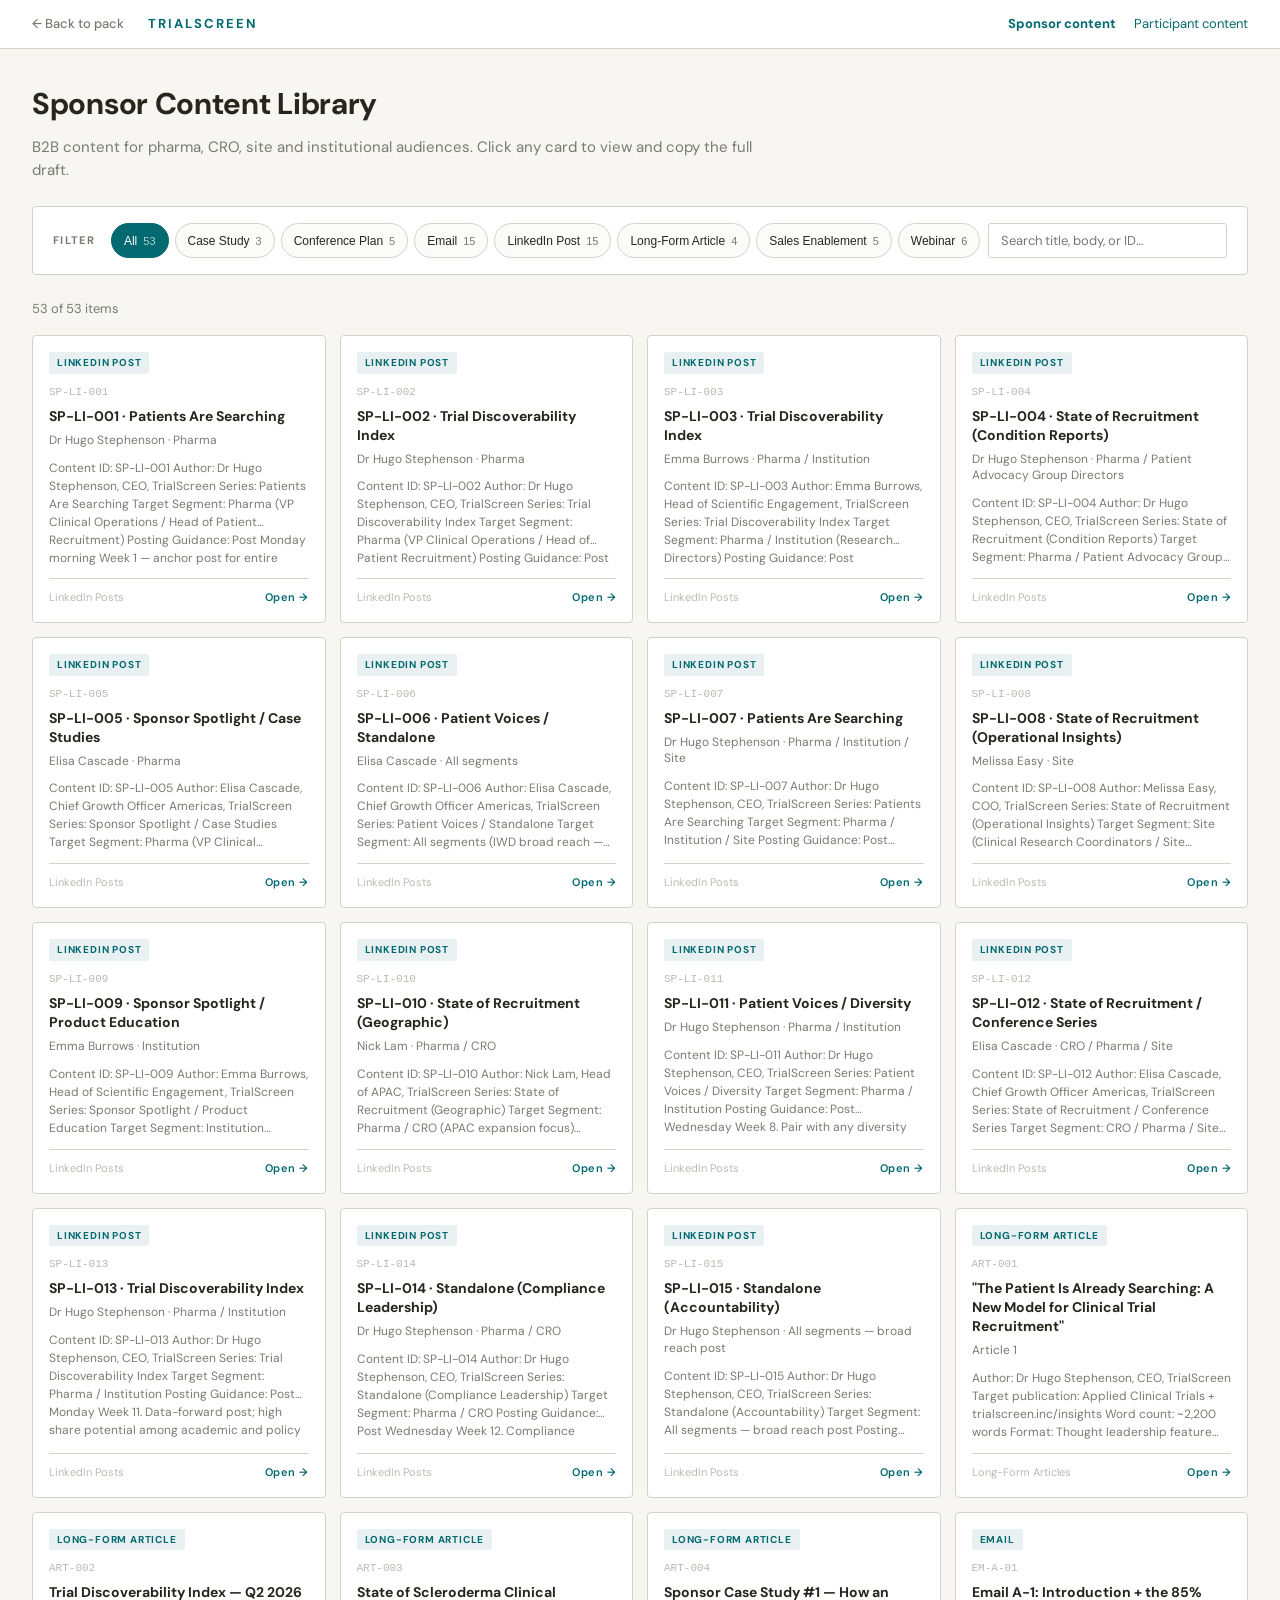
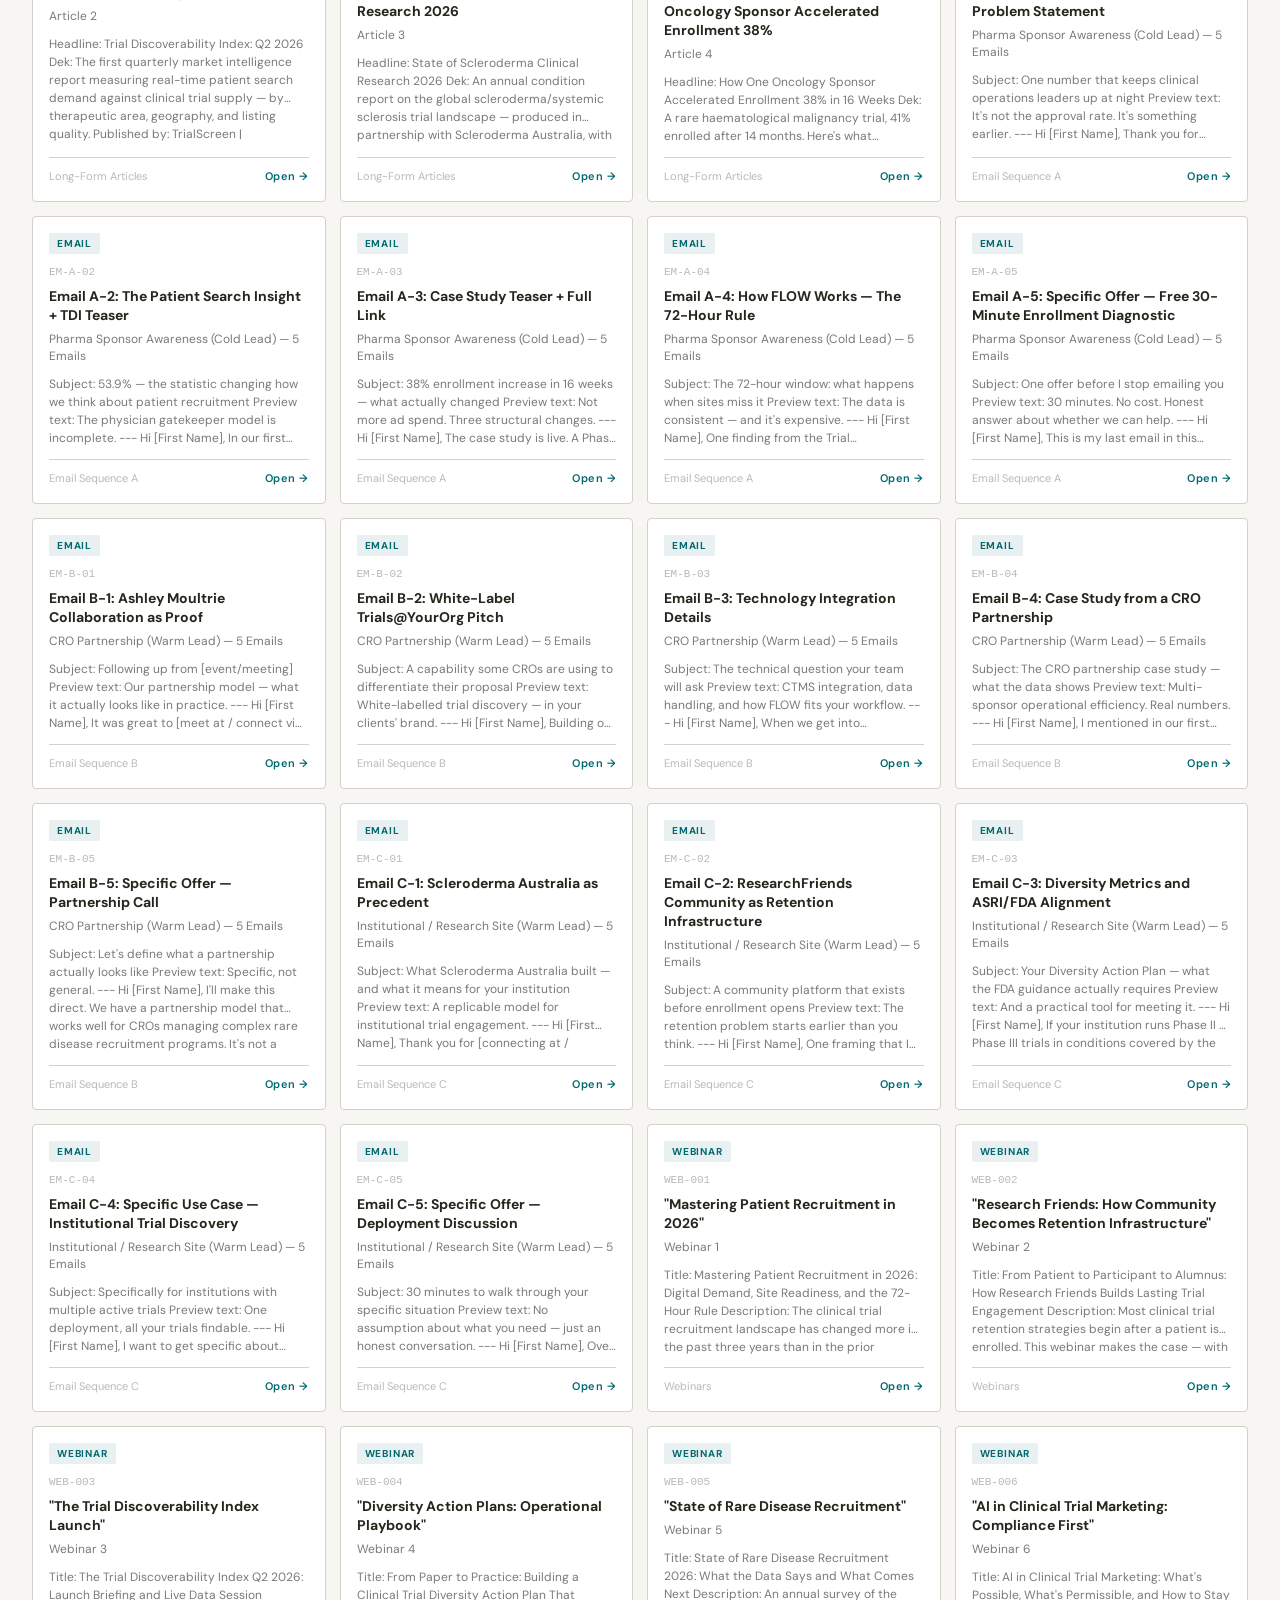
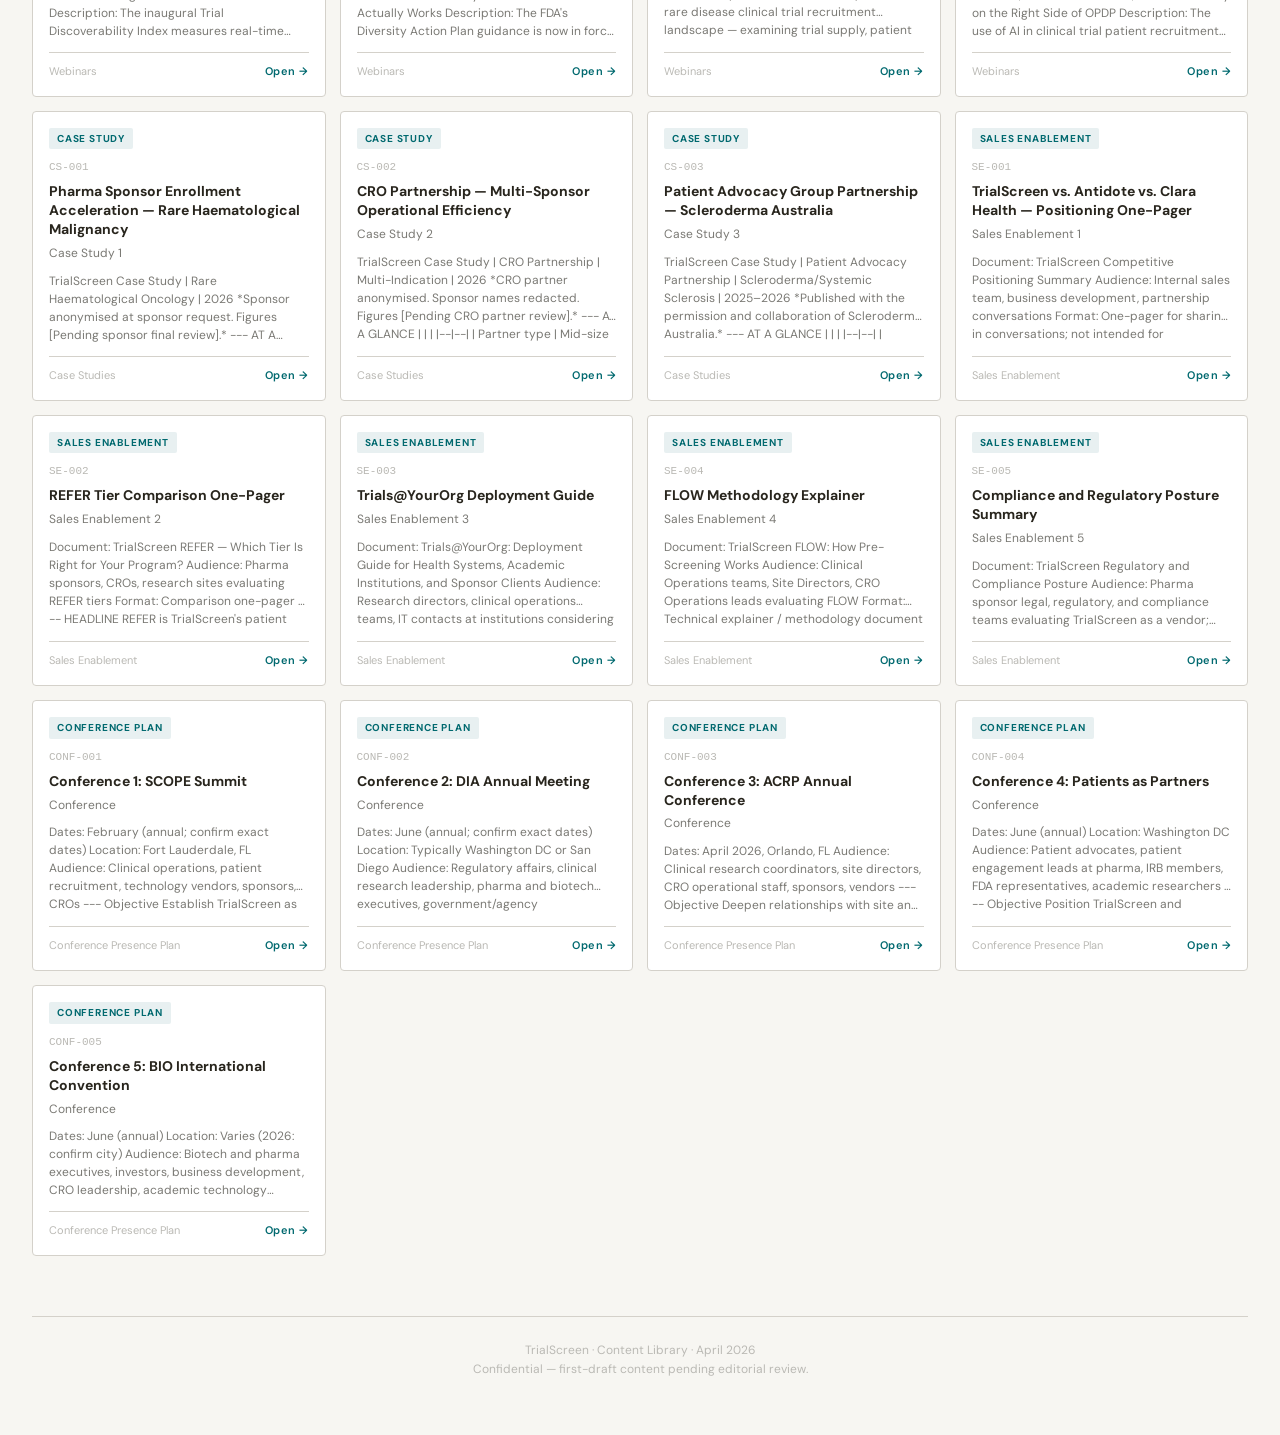
==== library.html @ 7208a5c1 "Add sponsor and participant content libraries - Individual cards for all 117 content items (53 spons" ====
<!DOCTYPE html>
<html lang="en">
<head>
<meta charset="UTF-8" />
<meta name="viewport" content="width=device-width, initial-scale=1.0" />
<title>TrialScreen — Content Library</title>
<meta name="robots" content="noindex, nofollow" />
<link rel="preconnect" href="https://fonts.googleapis.com">
<link rel="preconnect" href="https://fonts.gstatic.com" crossorigin>
<link href="https://fonts.googleapis.com/css2?family=DM+Sans:opsz,wght@9..40,400;9..40,500;9..40,700&display=swap" rel="stylesheet">
<style>
  :root {
    --teal: #01696F; --teal-hover: #0C4E54; --teal-light: #E8F0F1;
    --text: #28251D; --muted: #7A7974; --faint: #BAB9B4;
    --border: #D4D1CA; --bg: #F7F6F2; --surface: #FFFFFF; --surface-alt: #FBFBF9;
    --amber: #964219;
  }
  *, *::before, *::after { box-sizing: border-box; }
  html, body { margin: 0; padding: 0; }
  body {
    font-family: 'DM Sans', -apple-system, BlinkMacSystemFont, Helvetica, Arial, sans-serif;
    font-size: 15px; line-height: 1.55; color: var(--text); background: var(--bg);
    -webkit-font-smoothing: antialiased;
  }
  a { color: var(--teal); text-decoration: none; }
  a:hover { text-decoration: underline; }

  .topbar {
    position: sticky; top: 0; z-index: 50;
    background: var(--surface); border-bottom: 1px solid var(--border);
    padding: 14px 32px; display: flex; align-items: center; gap: 24px;
    justify-content: space-between;
  }
  .topbar .back {
    font-size: 13px; color: var(--muted); font-weight: 500;
  }
  .topbar .brand {
    font-size: 13px; font-weight: 700; letter-spacing: 0.15em;
    color: var(--teal); text-transform: uppercase;
  }
  .topbar .right { display: flex; gap: 18px; font-size: 13px; color: var(--muted); }

  .container { max-width: 1320px; margin: 0 auto; padding: 32px; }

  .page-title { font-size: 30px; font-weight: 700; letter-spacing: -0.01em; margin: 0 0 8px; }
  .page-subtitle { font-size: 15px; color: var(--muted); margin: 0 0 24px; max-width: 720px; }

  .filter-bar {
    display: flex; flex-wrap: wrap; gap: 8px; margin-bottom: 24px;
    padding: 16px 20px; background: var(--surface); border: 1px solid var(--border); border-radius: 4px;
  }
  .filter-bar .label {
    font-size: 11px; font-weight: 700; letter-spacing: 0.12em; color: var(--muted);
    text-transform: uppercase; margin-right: 8px; align-self: center;
  }
  .chip {
    display: inline-flex; align-items: center; gap: 6px;
    padding: 6px 12px; border-radius: 99px; border: 1px solid var(--border);
    background: var(--surface-alt); font-size: 12px; font-weight: 500; color: var(--text);
    cursor: pointer; transition: all 0.12s;
  }
  .chip:hover { border-color: var(--teal); }
  .chip.active { background: var(--teal); color: white; border-color: var(--teal); }
  .chip .count { font-size: 11px; color: var(--muted); }
  .chip.active .count { color: rgba(255,255,255,0.7); }

  .search-input {
    flex: 1; min-width: 200px;
    padding: 8px 12px; border: 1px solid var(--border); border-radius: 3px;
    font-size: 13px; font-family: inherit; color: var(--text); background: var(--surface);
    outline: none;
  }
  .search-input:focus { border-color: var(--teal); }

  .results-meta { font-size: 13px; color: var(--muted); margin-bottom: 16px; }

  .grid {
    display: grid; grid-template-columns: repeat(auto-fill, minmax(280px, 1fr));
    gap: 14px;
  }
  .card {
    display: flex; flex-direction: column;
    background: var(--surface); border: 1px solid var(--border); border-radius: 4px;
    padding: 16px; cursor: pointer; transition: border-color 0.12s, transform 0.12s;
    min-height: 180px;
  }
  .card:hover { border-color: var(--teal); transform: translateY(-2px); }

  .card-meta {
    display: flex; gap: 6px; flex-wrap: wrap; margin-bottom: 10px;
    font-size: 10px; font-weight: 700; letter-spacing: 0.08em; text-transform: uppercase;
  }
  .badge {
    padding: 3px 8px; border-radius: 2px; background: var(--teal-light); color: var(--teal);
  }
  .badge.muted { background: var(--surface-alt); color: var(--muted); border: 1px solid var(--border); }

  .card-id { font-size: 11px; font-family: 'JetBrains Mono', monospace; color: var(--faint); font-weight: 500; margin-bottom: 6px; }
  .card-title { font-size: 14px; font-weight: 700; line-height: 1.35; color: var(--text); margin: 0 0 6px; }
  .card-subtitle { font-size: 12px; color: var(--muted); margin: 0 0 10px; line-height: 1.4; }

  .card-preview {
    font-size: 12px; color: var(--muted); line-height: 1.5;
    display: -webkit-box; -webkit-line-clamp: 4; -webkit-box-orient: vertical;
    overflow: hidden; flex: 1;
  }

  .card-footer {
    display: flex; justify-content: space-between; align-items: center;
    margin-top: 12px; padding-top: 10px; border-top: 1px solid var(--border);
  }
  .card-footer .open { font-size: 11px; font-weight: 600; color: var(--teal); letter-spacing: 0.04em; }

  /* Detail modal */
  .modal-backdrop {
    display: none; position: fixed; inset: 0; background: rgba(0,0,0,0.45);
    z-index: 100; overflow-y: auto; padding: 48px 20px;
  }
  .modal-backdrop.open { display: block; }
  .modal {
    max-width: 800px; margin: 0 auto; background: var(--surface);
    border-radius: 4px; overflow: hidden; box-shadow: 0 20px 60px rgba(0,0,0,0.3);
  }
  .modal-header {
    display: flex; justify-content: space-between; align-items: flex-start; gap: 20px;
    padding: 28px 32px 20px; border-bottom: 1px solid var(--border); background: var(--bg);
  }
  .modal-close {
    padding: 6px 10px; font-size: 13px; border: 1px solid var(--border); border-radius: 3px;
    background: var(--surface); color: var(--muted); cursor: pointer; font-family: inherit;
    white-space: nowrap;
  }
  .modal-close:hover { border-color: var(--teal); color: var(--teal); }
  .modal-body { padding: 24px 32px 32px; }
  .modal-body .meta { font-size: 12px; color: var(--muted); margin-bottom: 18px; display: flex; gap: 10px; flex-wrap: wrap; }
  .modal-body .id-tag {
    font-family: 'JetBrains Mono', monospace; font-size: 11px; color: var(--faint);
    padding: 2px 8px; border: 1px solid var(--border); border-radius: 2px;
  }

  .copy-btn {
    padding: 8px 14px; font-size: 13px; font-weight: 600;
    background: var(--teal); color: white; border: none; border-radius: 3px;
    cursor: pointer; font-family: inherit;
  }
  .copy-btn:hover { background: var(--teal-hover); }
  .copy-btn.copied { background: var(--amber); }

  .content-body {
    white-space: pre-wrap; font-size: 14px; line-height: 1.65; color: var(--text);
    background: var(--surface-alt); border: 1px solid var(--border); border-radius: 3px;
    padding: 20px; margin-top: 16px;
    max-height: none;
    overflow-wrap: break-word;
  }
  .content-body strong { font-weight: 700; }
  .content-body table { border-collapse: collapse; margin: 10px 0; font-size: 13px; }
  .content-body th, .content-body td { border: 1px solid var(--border); padding: 6px 10px; text-align: left; }
  .content-body th { background: var(--bg); font-weight: 700; }
  .content-body code { background: var(--bg); padding: 1px 5px; border-radius: 2px; font-size: 13px; }

  footer { margin-top: 60px; padding: 24px 0; border-top: 1px solid var(--border); font-size: 12px; color: var(--faint); text-align: center; }

  @media (max-width: 640px) {
    .container { padding: 20px 16px; }
    .grid { grid-template-columns: 1fr; }
    .modal-header, .modal-body { padding-left: 20px; padding-right: 20px; }
    .topbar { padding: 12px 16px; }
  }
</style>
</head>
<body>

<div class="topbar">
  <div style="display: flex; gap: 24px; align-items: center;">
    <a href="index.html" class="back">← Back to pack</a>
    <div class="brand">TrialScreen</div>
  </div>
  <div class="right" id="track-switcher">
    <a href="?track=sponsor" id="link-sponsor">Sponsor content</a>
    <a href="?track=participant" id="link-participant">Participant content</a>
  </div>
</div>

<div class="container">
  <h1 class="page-title" id="page-title">Loading…</h1>
  <p class="page-subtitle" id="page-subtitle"></p>

  <div class="filter-bar">
    <span class="label">Filter</span>
    <div id="type-chips" style="display: flex; gap: 6px; flex-wrap: wrap;"></div>
    <input class="search-input" id="search" placeholder="Search title, body, or ID…" />
  </div>

  <div class="results-meta" id="results-meta"></div>

  <div class="grid" id="grid"></div>

  <footer>
    TrialScreen · Content Library · April 2026<br/>
    Confidential — first-draft content pending editorial review.
  </footer>
</div>

<!-- Modal -->
<div class="modal-backdrop" id="modal-backdrop">
  <div class="modal">
    <div class="modal-header">
      <div style="flex: 1;">
        <div class="meta">
          <span class="id-tag" id="modal-id"></span>
          <span class="badge" id="modal-type"></span>
          <span class="badge muted" id="modal-section"></span>
        </div>
        <h2 id="modal-title" style="margin: 0; font-size: 22px; font-weight: 700; line-height: 1.3;"></h2>
        <p id="modal-subtitle" style="margin: 8px 0 0; font-size: 14px; color: var(--muted);"></p>
      </div>
      <div style="display: flex; gap: 8px; flex-direction: column; align-items: flex-end;">
        <button class="modal-close" onclick="closeModal()">Close</button>
        <button class="copy-btn" id="copy-btn">Copy content</button>
      </div>
    </div>
    <div class="modal-body">
      <div class="content-body" id="modal-body"></div>
    </div>
  </div>
</div>

<script>
(async () => {
  // Read track from URL
  const params = new URLSearchParams(window.location.search);
  const track = params.get('track') === 'participant' ? 'participant' : 'sponsor';

  // Update nav highlighting
  const linkSponsor = document.getElementById('link-sponsor');
  const linkParticipant = document.getElementById('link-participant');
  if (track === 'sponsor') { linkSponsor.style.color = 'var(--teal)'; linkSponsor.style.fontWeight = '700'; }
  else { linkParticipant.style.color = 'var(--teal)'; linkParticipant.style.fontWeight = '700'; }

  // Update page title
  if (track === 'sponsor') {
    document.getElementById('page-title').textContent = 'Sponsor Content Library';
    document.getElementById('page-subtitle').textContent = 'B2B content for pharma, CRO, site and institutional audiences. Click any card to view and copy the full draft.';
    document.title = 'TrialScreen — Sponsor Content Library';
  } else {
    document.getElementById('page-title').textContent = 'Participant Content Library';
    document.getElementById('page-subtitle').textContent = 'Patient and community content across Facebook, Instagram, Reels, Blog, Email, YouTube, webinars and awareness campaigns. Click any card to view and copy the full draft.';
    document.title = 'TrialScreen — Participant Content Library';
  }

  // Load data
  let items = [];
  try {
    const res = await fetch(`content/${track}.json`);
    items = await res.json();
  } catch (err) {
    document.getElementById('grid').innerHTML = `<div style="color: var(--amber); padding: 20px;">Failed to load content. ${err.message}</div>`;
    return;
  }

  // Generate preview (first ~280 chars of body, strip some markdown)
  function makePreview(body) {
    if (!body) return '';
    let t = body
      .replace(/\*\*(.+?)\*\*/g, '$1')
      .replace(/^\s*[-*]\s+/gm, '• ')
      .replace(/^#+\s+/gm, '')
      .replace(/\[([^\]]+)\]\([^)]+\)/g, '$1')
      .replace(/\n{2,}/g, '\n')
      .trim();
    return t.substring(0, 280);
  }

  // Gather unique types
  const types = [...new Set(items.map(i => i.type))].sort();
  const typeChips = document.getElementById('type-chips');
  const typeCounts = {};
  items.forEach(i => { typeCounts[i.type] = (typeCounts[i.type] || 0) + 1; });

  let activeType = 'All';
  const chipAll = document.createElement('button');
  chipAll.className = 'chip active';
  chipAll.innerHTML = `All <span class="count">${items.length}</span>`;
  chipAll.onclick = () => { activeType = 'All'; updateChips(); render(); };
  typeChips.appendChild(chipAll);

  types.forEach(type => {
    const c = document.createElement('button');
    c.className = 'chip';
    c.dataset.type = type;
    c.innerHTML = `${type} <span class="count">${typeCounts[type]}</span>`;
    c.onclick = () => { activeType = type; updateChips(); render(); };
    typeChips.appendChild(c);
  });

  function updateChips() {
    document.querySelectorAll('.chip').forEach(c => c.classList.remove('active'));
    if (activeType === 'All') chipAll.classList.add('active');
    else document.querySelector(`.chip[data-type="${CSS.escape(activeType)}"]`).classList.add('active');
  }

  // Search
  const searchInput = document.getElementById('search');
  searchInput.addEventListener('input', render);

  function render() {
    const q = searchInput.value.toLowerCase().trim();
    let filtered = items;
    if (activeType !== 'All') filtered = filtered.filter(i => i.type === activeType);
    if (q) {
      filtered = filtered.filter(i =>
        (i.id && i.id.toLowerCase().includes(q)) ||
        (i.title && i.title.toLowerCase().includes(q)) ||
        (i.subtitle && i.subtitle.toLowerCase().includes(q)) ||
        (i.body && i.body.toLowerCase().includes(q))
      );
    }

    document.getElementById('results-meta').textContent =
      `${filtered.length} of ${items.length} items${activeType !== 'All' ? ' · ' + activeType : ''}${q ? ' · search "' + q + '"' : ''}`;

    const grid = document.getElementById('grid');
    if (filtered.length === 0) {
      grid.innerHTML = `<div style="grid-column: 1/-1; padding: 40px; text-align: center; color: var(--muted);">No items match these filters.</div>`;
      return;
    }

    grid.innerHTML = filtered.map((item, idx) => `
      <div class="card" data-idx="${items.indexOf(item)}">
        <div class="card-meta">
          <span class="badge">${escapeHtml(item.type)}</span>
        </div>
        <div class="card-id">${escapeHtml(item.id || '—')}</div>
        <div class="card-title">${escapeHtml(item.title || 'Untitled')}</div>
        ${item.subtitle ? `<div class="card-subtitle">${escapeHtml(item.subtitle)}</div>` : ''}
        <div class="card-preview">${escapeHtml(makePreview(item.body))}</div>
        <div class="card-footer">
          <span style="font-size: 11px; color: var(--faint);">${escapeHtml(item.section || '')}</span>
          <span class="open">Open →</span>
        </div>
      </div>
    `).join('');

    grid.querySelectorAll('.card').forEach(el => {
      el.addEventListener('click', () => {
        const idx = parseInt(el.dataset.idx, 10);
        openModal(items[idx]);
      });
    });
  }

  function escapeHtml(s) {
    if (!s) return '';
    return String(s).replace(/&/g, '&amp;').replace(/</g, '&lt;').replace(/>/g, '&gt;').replace(/"/g, '&quot;');
  }

  // Light markdown renderer for body
  function renderMarkdown(md) {
    if (!md) return '';
    let html = escapeHtml(md);
    // Bold
    html = html.replace(/\*\*([^*]+?)\*\*/g, '<strong>$1</strong>');
    // Italic
    html = html.replace(/\*([^*]+?)\*/g, '<em>$1</em>');
    // Inline code
    html = html.replace(/`([^`]+?)`/g, '<code>$1</code>');
    // Links
    html = html.replace(/\[([^\]]+)\]\(([^)]+)\)/g, '<a href="$2" target="_blank" rel="noopener">$1</a>');
    // Headings (#### -> h4, ### -> h3, etc.)
    html = html.replace(/^####\s+(.+)$/gm, '<h4 style="font-size:14px;font-weight:700;margin:14px 0 6px;">$1</h4>');
    html = html.replace(/^###\s+(.+)$/gm, '<h3 style="font-size:15px;font-weight:700;margin:16px 0 8px;">$1</h3>');
    html = html.replace(/^##\s+(.+)$/gm, '<h2 style="font-size:17px;font-weight:700;margin:18px 0 10px;">$1</h2>');
    // Horizontal rule
    html = html.replace(/^\s*---\s*$/gm, '<hr style="border:none;border-top:1px solid var(--border);margin:14px 0;"/>');
    return html;
  }

  function openModal(item) {
    document.getElementById('modal-id').textContent = item.id || '—';
    document.getElementById('modal-type').textContent = item.type || '';
    document.getElementById('modal-section').textContent = item.section || '';
    document.getElementById('modal-title').textContent = item.title || 'Untitled';
    document.getElementById('modal-subtitle').textContent = item.subtitle || '';
    document.getElementById('modal-body').innerHTML = renderMarkdown(item.body || '(No content body)');

    const copyBtn = document.getElementById('copy-btn');
    copyBtn.textContent = 'Copy content';
    copyBtn.classList.remove('copied');
    copyBtn.onclick = async () => {
      try {
        await navigator.clipboard.writeText(item.body || '');
        copyBtn.textContent = 'Copied ✓';
        copyBtn.classList.add('copied');
        setTimeout(() => { copyBtn.textContent = 'Copy content'; copyBtn.classList.remove('copied'); }, 1500);
      } catch (err) {
        alert('Could not copy. Please select text manually.');
      }
    };

    document.getElementById('modal-backdrop').classList.add('open');
    document.body.style.overflow = 'hidden';
  }

  window.closeModal = () => {
    document.getElementById('modal-backdrop').classList.remove('open');
    document.body.style.overflow = '';
  };

  document.getElementById('modal-backdrop').addEventListener('click', (e) => {
    if (e.target.id === 'modal-backdrop') closeModal();
  });

  document.addEventListener('keydown', (e) => {
    if (e.key === 'Escape') closeModal();
  });

  render();
})();
</script>

</body>
</html>
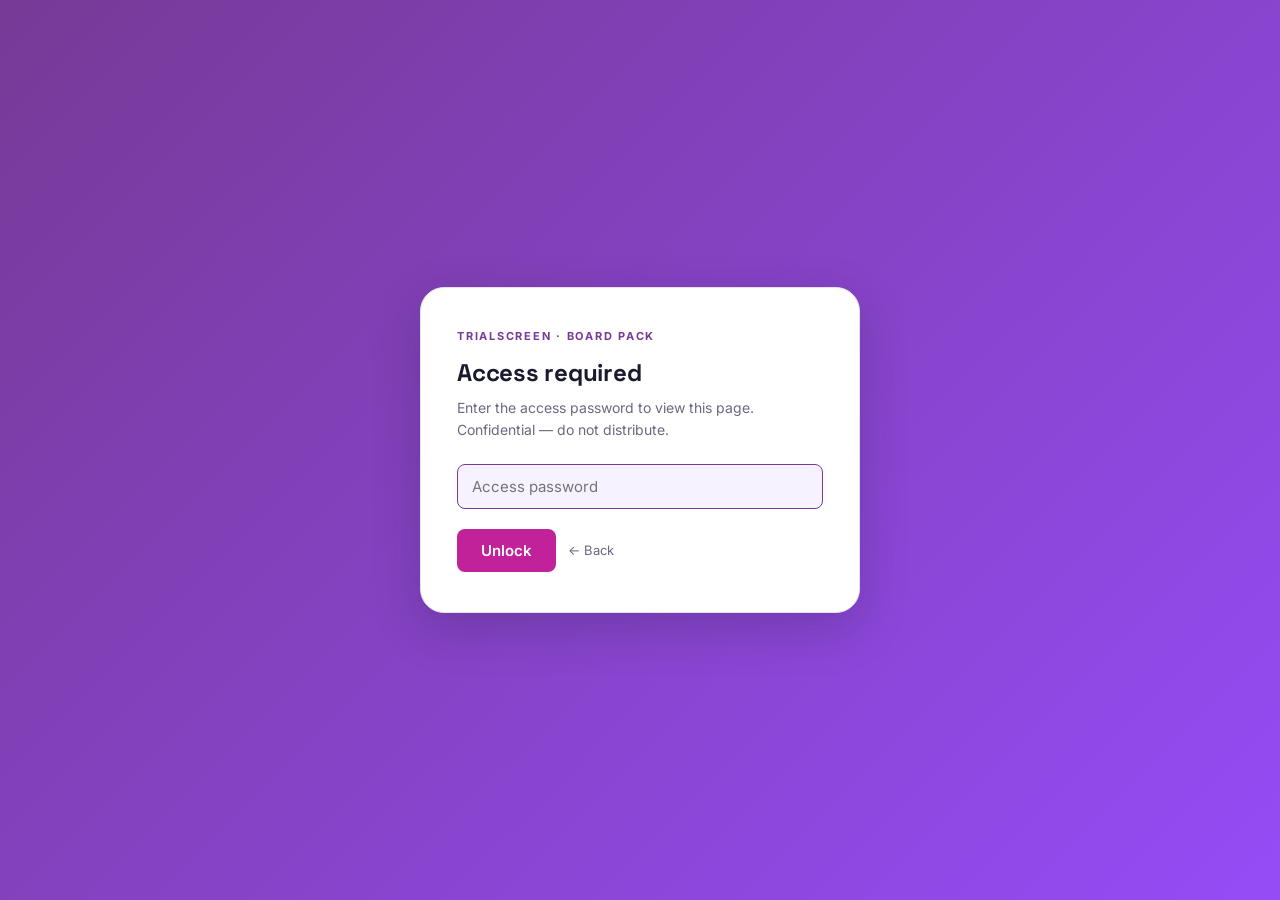
==== commit 57531f4e: "Apply TrialScreen brand system v1.0 across entire site - Brand tokens (tokens.css + tokens.json) now" ====
--- a/library.html
+++ b/library.html
@@ -5,189 +5,480 @@
 <meta name="viewport" content="width=device-width, initial-scale=1.0" />
 <title>TrialScreen — Content Library</title>
 <meta name="robots" content="noindex, nofollow" />
+<link rel="icon" type="image/svg+xml" href="favicon.svg" />
+<link rel="icon" type="image/x-icon" href="favicon.ico" />
+<link rel="apple-touch-icon" href="apple-touch-icon.png" />
+<script src="auth.js"></script>
+<style>body.ts-locked > :not(script) { visibility: hidden; } body.ts-locked [role="dialog"] { visibility: visible; } body.ts-locked [role="dialog"] * { visibility: visible; }</style>
+<script>document.documentElement.addEventListener('DOMContentLoaded', () => {}); if (!window.TrialScreenAuth || !window.TrialScreenAuth.isUnlocked()) { document.addEventListener('DOMContentLoaded', () => document.body.classList.add('ts-locked')); }</script>
 <link rel="preconnect" href="https://fonts.googleapis.com">
 <link rel="preconnect" href="https://fonts.gstatic.com" crossorigin>
-<link href="https://fonts.googleapis.com/css2?family=DM+Sans:opsz,wght@9..40,400;9..40,500;9..40,700&display=swap" rel="stylesheet">
+<link href="https://fonts.googleapis.com/css2?family=Inter:wght@400;500;600&family=Space+Grotesk:wght@500;700&display=swap" rel="stylesheet">
+<link rel="stylesheet" href="assets/tokens.css" />
 <style>
-  :root {
-    --teal: #01696F; --teal-hover: #0C4E54; --teal-light: #E8F0F1;
-    --text: #28251D; --muted: #7A7974; --faint: #BAB9B4;
-    --border: #D4D1CA; --bg: #F7F6F2; --surface: #FFFFFF; --surface-alt: #FBFBF9;
-    --amber: #964219;
-  }
-  *, *::before, *::after { box-sizing: border-box; }
-  html, body { margin: 0; padding: 0; }
+  *, *::before, *::after { box-sizing: border-box; margin: 0; padding: 0; }
+  html, body { min-height: 100dvh; }
   body {
-    font-family: 'DM Sans', -apple-system, BlinkMacSystemFont, Helvetica, Arial, sans-serif;
-    font-size: 15px; line-height: 1.55; color: var(--text); background: var(--bg);
+    font-family: var(--ts-font-body);
+    font-size: 15px;
+    line-height: 1.55;
+    color: var(--ts-text);
+    background: var(--ts-bg);
     -webkit-font-smoothing: antialiased;
-  }
-  a { color: var(--teal); text-decoration: none; }
-  a:hover { text-decoration: underline; }
-
-  .topbar {
-    position: sticky; top: 0; z-index: 50;
-    background: var(--surface); border-bottom: 1px solid var(--border);
-    padding: 14px 32px; display: flex; align-items: center; gap: 24px;
+    -moz-osx-font-smoothing: grayscale;
+  }
+  h1, h2, h3, h4 {
+    font-family: var(--ts-font-display);
+    font-weight: 700;
+    letter-spacing: -0.01em;
+    line-height: 1.15;
+    color: var(--ts-text);
+  }
+  a { color: var(--ts-purple); text-decoration: none; transition: color 120ms; }
+  a:hover { color: var(--ts-magenta); }
+
+  /* ── Sticky header ──────────────────────────────── */
+  .site-header {
+    position: sticky;
+    top: 0;
+    z-index: 100;
+    height: 64px;
+    background: #FFFFFF;
+    border-bottom: 1px solid var(--ts-border);
+    display: flex;
+    align-items: center;
+    padding: 0 var(--ts-space-xl);
+    gap: var(--ts-space-md);
     justify-content: space-between;
   }
-  .topbar .back {
-    font-size: 13px; color: var(--muted); font-weight: 500;
-  }
-  .topbar .brand {
-    font-size: 13px; font-weight: 700; letter-spacing: 0.15em;
-    color: var(--teal); text-transform: uppercase;
-  }
-  .topbar .right { display: flex; gap: 18px; font-size: 13px; color: var(--muted); }
-
-  .container { max-width: 1320px; margin: 0 auto; padding: 32px; }
-
-  .page-title { font-size: 30px; font-weight: 700; letter-spacing: -0.01em; margin: 0 0 8px; }
-  .page-subtitle { font-size: 15px; color: var(--muted); margin: 0 0 24px; max-width: 720px; }
-
+  .header-left {
+    display: flex;
+    align-items: center;
+    gap: var(--ts-space-lg);
+  }
+  .header-brand {
+    display: flex;
+    align-items: center;
+    gap: var(--ts-space-sm);
+    text-decoration: none;
+    color: var(--ts-text);
+  }
+  .header-brand img {
+    width: 28px;
+    height: 28px;
+    display: block;
+    flex-shrink: 0;
+  }
+  .header-brand .wordmark {
+    font-family: var(--ts-font-display);
+    font-weight: 700;
+    font-size: 17px;
+    color: var(--ts-text);
+    letter-spacing: -0.01em;
+  }
+  .header-back {
+    font-size: 13px;
+    font-weight: 500;
+    color: var(--ts-text-muted);
+    text-decoration: none;
+    transition: color 120ms;
+  }
+  .header-back:hover { color: var(--ts-purple); }
+  .header-nav {
+    display: flex;
+    align-items: center;
+    gap: var(--ts-space-lg);
+  }
+  .header-nav a {
+    font-size: 14px;
+    font-weight: 500;
+    color: var(--ts-text-muted);
+    text-decoration: none;
+    transition: color 120ms;
+    padding: 4px 0;
+    border-bottom: 2px solid transparent;
+  }
+  .header-nav a:hover { color: var(--ts-purple); }
+  .header-nav a.active {
+    color: var(--ts-purple);
+    font-weight: 600;
+    border-bottom-color: var(--ts-purple);
+  }
+
+  /* ── Page layout ────────────────────────────────── */
+  .container { max-width: 1320px; margin: 0 auto; padding: var(--ts-space-xl) var(--ts-space-xl); }
+
+  .page-header {
+    padding: var(--ts-space-2xl) var(--ts-space-xl);
+    background: var(--ts-surface-alt);
+    border-bottom: 1px solid var(--ts-border);
+  }
+  .page-header-inner { max-width: 1320px; margin: 0 auto; }
+  .page-title {
+    font-size: 28px;
+    font-weight: 700;
+    letter-spacing: -0.01em;
+    margin-bottom: var(--ts-space-xs);
+    color: var(--ts-text);
+  }
+  .page-subtitle {
+    font-size: 15px;
+    color: var(--ts-text-muted);
+    max-width: 720px;
+    line-height: 1.6;
+  }
+
+  /* ── Filter bar ─────────────────────────────────── */
   .filter-bar {
-    display: flex; flex-wrap: wrap; gap: 8px; margin-bottom: 24px;
-    padding: 16px 20px; background: var(--surface); border: 1px solid var(--border); border-radius: 4px;
-  }
-  .filter-bar .label {
-    font-size: 11px; font-weight: 700; letter-spacing: 0.12em; color: var(--muted);
-    text-transform: uppercase; margin-right: 8px; align-self: center;
+    display: flex;
+    flex-wrap: wrap;
+    gap: var(--ts-space-sm);
+    margin-bottom: var(--ts-space-lg);
+    padding: var(--ts-space-md) var(--ts-space-lg);
+    background: #FFFFFF;
+    border: 1px solid var(--ts-border);
+    border-radius: var(--ts-radius-lg);
+    align-items: center;
+  }
+  .filter-label {
+    font-size: 11px;
+    font-weight: 700;
+    letter-spacing: 0.12em;
+    color: var(--ts-text-muted);
+    text-transform: uppercase;
+    margin-right: var(--ts-space-sm);
+    flex-shrink: 0;
+    font-family: var(--ts-font-body);
   }
   .chip {
-    display: inline-flex; align-items: center; gap: 6px;
-    padding: 6px 12px; border-radius: 99px; border: 1px solid var(--border);
-    background: var(--surface-alt); font-size: 12px; font-weight: 500; color: var(--text);
-    cursor: pointer; transition: all 0.12s;
-  }
-  .chip:hover { border-color: var(--teal); }
-  .chip.active { background: var(--teal); color: white; border-color: var(--teal); }
-  .chip .count { font-size: 11px; color: var(--muted); }
-  .chip.active .count { color: rgba(255,255,255,0.7); }
+    display: inline-flex;
+    align-items: center;
+    gap: 5px;
+    padding: 6px 14px;
+    border-radius: var(--ts-radius-pill);
+    border: 1.5px solid var(--ts-border);
+    background: #FFFFFF;
+    font-size: 13px;
+    font-weight: 500;
+    color: var(--ts-text);
+    font-family: var(--ts-font-body);
+    cursor: pointer;
+    transition: all 120ms;
+  }
+  .chip:hover { border-color: var(--ts-purple); color: var(--ts-purple); }
+  .chip.active {
+    background: var(--ts-magenta);
+    color: #FFFFFF;
+    border-color: var(--ts-magenta);
+  }
+  .chip .count {
+    font-size: 11px;
+    opacity: 0.7;
+  }
+  .chip.active .count { opacity: 0.8; }
 
   .search-input {
-    flex: 1; min-width: 200px;
-    padding: 8px 12px; border: 1px solid var(--border); border-radius: 3px;
-    font-size: 13px; font-family: inherit; color: var(--text); background: var(--surface);
+    flex: 1;
+    min-width: 200px;
+    padding: 8px 14px;
+    border: 1.5px solid var(--ts-border);
+    border-radius: var(--ts-radius-pill);
+    font-size: 13px;
+    font-family: var(--ts-font-body);
+    color: var(--ts-text);
+    background: var(--ts-surface-alt);
     outline: none;
-  }
-  .search-input:focus { border-color: var(--teal); }
-
-  .results-meta { font-size: 13px; color: var(--muted); margin-bottom: 16px; }
-
+    transition: border-color 120ms;
+  }
+  .search-input:focus { border-color: var(--ts-purple); }
+  .search-input::placeholder { color: var(--ts-text-faint); }
+
+  /* ── Results meta ───────────────────────────────── */
+  .results-meta {
+    font-size: 13px;
+    color: var(--ts-text-muted);
+    margin-bottom: var(--ts-space-md);
+  }
+
+  /* ── Card grid ──────────────────────────────────── */
   .grid {
-    display: grid; grid-template-columns: repeat(auto-fill, minmax(280px, 1fr));
+    display: grid;
+    grid-template-columns: repeat(auto-fill, minmax(280px, 1fr));
     gap: 14px;
   }
   .card {
-    display: flex; flex-direction: column;
-    background: var(--surface); border: 1px solid var(--border); border-radius: 4px;
-    padding: 16px; cursor: pointer; transition: border-color 0.12s, transform 0.12s;
+    display: flex;
+    flex-direction: column;
+    background: #FFFFFF;
+    border: 1px solid var(--ts-border);
+    border-radius: var(--ts-radius-lg);
+    padding: var(--ts-space-md);
+    cursor: pointer;
+    transition: border-color 130ms, transform 130ms, box-shadow 130ms;
     min-height: 180px;
   }
-  .card:hover { border-color: var(--teal); transform: translateY(-2px); }
+  .card:hover {
+    border-color: var(--ts-purple);
+    transform: translateY(-2px);
+    box-shadow: 0 4px 16px rgba(119,58,150,0.10);
+    background: var(--ts-surface);
+  }
 
   .card-meta {
-    display: flex; gap: 6px; flex-wrap: wrap; margin-bottom: 10px;
-    font-size: 10px; font-weight: 700; letter-spacing: 0.08em; text-transform: uppercase;
+    display: flex;
+    gap: 6px;
+    flex-wrap: wrap;
+    margin-bottom: 10px;
+    font-size: 10px;
+    font-weight: 700;
+    letter-spacing: 0.08em;
+    text-transform: uppercase;
   }
   .badge {
-    padding: 3px 8px; border-radius: 2px; background: var(--teal-light); color: var(--teal);
-  }
-  .badge.muted { background: var(--surface-alt); color: var(--muted); border: 1px solid var(--border); }
-
-  .card-id { font-size: 11px; font-family: 'JetBrains Mono', monospace; color: var(--faint); font-weight: 500; margin-bottom: 6px; }
-  .card-title { font-size: 14px; font-weight: 700; line-height: 1.35; color: var(--text); margin: 0 0 6px; }
-  .card-subtitle { font-size: 12px; color: var(--muted); margin: 0 0 10px; line-height: 1.4; }
+    padding: 3px 9px;
+    border-radius: var(--ts-radius-pill);
+    background: rgba(119,58,150,0.1);
+    color: var(--ts-purple);
+    font-family: var(--ts-font-body);
+  }
+  .badge.muted {
+    background: var(--ts-surface-alt);
+    color: var(--ts-text-muted);
+    border: 1px solid var(--ts-border);
+  }
+
+  .card-id {
+    font-size: 11px;
+    font-family: 'JetBrains Mono', 'Fira Mono', monospace;
+    color: var(--ts-text-faint);
+    font-weight: 500;
+    margin-bottom: 6px;
+  }
+  .card-title {
+    font-size: 14px;
+    font-weight: 700;
+    line-height: 1.35;
+    color: var(--ts-text);
+    margin: 0 0 6px;
+    font-family: var(--ts-font-display);
+  }
+  .card-subtitle { font-size: 12px; color: var(--ts-text-muted); margin: 0 0 10px; line-height: 1.4; }
 
   .card-preview {
-    font-size: 12px; color: var(--muted); line-height: 1.5;
-    display: -webkit-box; -webkit-line-clamp: 4; -webkit-box-orient: vertical;
-    overflow: hidden; flex: 1;
+    font-size: 12px;
+    color: var(--ts-text-muted);
+    line-height: 1.5;
+    display: -webkit-box;
+    -webkit-line-clamp: 4;
+    -webkit-box-orient: vertical;
+    overflow: hidden;
+    flex: 1;
   }
 
   .card-footer {
-    display: flex; justify-content: space-between; align-items: center;
-    margin-top: 12px; padding-top: 10px; border-top: 1px solid var(--border);
-  }
-  .card-footer .open { font-size: 11px; font-weight: 600; color: var(--teal); letter-spacing: 0.04em; }
-
-  /* Detail modal */
+    display: flex;
+    justify-content: space-between;
+    align-items: center;
+    margin-top: 12px;
+    padding-top: 10px;
+    border-top: 1px solid var(--ts-border);
+  }
+  .card-footer .section-tag {
+    font-size: 11px;
+    color: var(--ts-text-faint);
+  }
+  .card-footer .open {
+    font-size: 11px;
+    font-weight: 600;
+    color: var(--ts-purple);
+    letter-spacing: 0.04em;
+  }
+
+  /* ── Detail modal ───────────────────────────────── */
   .modal-backdrop {
-    display: none; position: fixed; inset: 0; background: rgba(0,0,0,0.45);
-    z-index: 100; overflow-y: auto; padding: 48px 20px;
+    display: none;
+    position: fixed;
+    inset: 0;
+    background: rgba(26,26,46,0.55);
+    z-index: 200;
+    overflow-y: auto;
+    padding: 48px 20px;
   }
   .modal-backdrop.open { display: block; }
   .modal {
-    max-width: 800px; margin: 0 auto; background: var(--surface);
-    border-radius: 4px; overflow: hidden; box-shadow: 0 20px 60px rgba(0,0,0,0.3);
+    max-width: 800px;
+    margin: 0 auto;
+    background: #FFFFFF;
+    border-radius: var(--ts-radius-xl);
+    overflow: hidden;
+    box-shadow: 0 20px 60px rgba(26,26,46,0.28);
   }
   .modal-header {
-    display: flex; justify-content: space-between; align-items: flex-start; gap: 20px;
-    padding: 28px 32px 20px; border-bottom: 1px solid var(--border); background: var(--bg);
+    display: flex;
+    justify-content: space-between;
+    align-items: flex-start;
+    gap: 20px;
+    padding: 28px 32px 20px;
+    background: var(--ts-grad-hero);
+    color: #FFFFFF;
+  }
+  .modal-header .meta {
+    font-size: 12px;
+    color: rgba(255,255,255,0.7);
+    margin-bottom: 10px;
+    display: flex;
+    gap: 10px;
+    flex-wrap: wrap;
+    align-items: center;
+  }
+  .modal-header .id-tag {
+    font-family: 'JetBrains Mono', 'Fira Mono', monospace;
+    font-size: 11px;
+    color: rgba(255,255,255,0.65);
+    padding: 2px 8px;
+    border: 1px solid rgba(255,255,255,0.3);
+    border-radius: var(--ts-radius-sm);
+  }
+  .modal-header .badge-modal {
+    padding: 2px 10px;
+    border-radius: var(--ts-radius-pill);
+    background: rgba(255,255,255,0.2);
+    color: #FFFFFF;
+    font-size: 11px;
+    font-weight: 700;
+    letter-spacing: 0.08em;
+    text-transform: uppercase;
+    font-family: var(--ts-font-body);
+  }
+  .modal-header h2 {
+    margin: 0;
+    font-size: 22px;
+    font-weight: 700;
+    line-height: 1.3;
+    color: #FFFFFF;
+    font-family: var(--ts-font-display);
+  }
+  .modal-header .modal-subtitle {
+    margin: 6px 0 0;
+    font-size: 14px;
+    color: rgba(255,255,255,0.8);
+    font-family: var(--ts-font-body);
+  }
+  .modal-actions {
+    display: flex;
+    gap: 8px;
+    flex-direction: column;
+    align-items: flex-end;
+    flex-shrink: 0;
   }
   .modal-close {
-    padding: 6px 10px; font-size: 13px; border: 1px solid var(--border); border-radius: 3px;
-    background: var(--surface); color: var(--muted); cursor: pointer; font-family: inherit;
+    padding: 7px 14px;
+    font-size: 13px;
+    font-weight: 500;
+    border: 1.5px solid rgba(255,255,255,0.4);
+    border-radius: var(--ts-radius-md);
+    background: rgba(255,255,255,0.12);
+    color: #FFFFFF;
+    cursor: pointer;
+    font-family: var(--ts-font-body);
     white-space: nowrap;
-  }
-  .modal-close:hover { border-color: var(--teal); color: var(--teal); }
+    transition: background 120ms;
+  }
+  .modal-close:hover { background: rgba(255,255,255,0.25); }
+
+  .copy-btn {
+    padding: 8px 16px;
+    font-size: 13px;
+    font-weight: 600;
+    background: var(--ts-magenta);
+    color: #FFFFFF;
+    border: none;
+    border-radius: var(--ts-radius-md);
+    cursor: pointer;
+    font-family: var(--ts-font-body);
+    white-space: nowrap;
+    transition: background 120ms;
+  }
+  .copy-btn:hover { background: var(--ts-magenta-cta); }
+  .copy-btn.copied { background: var(--ts-success); }
+
   .modal-body { padding: 24px 32px 32px; }
-  .modal-body .meta { font-size: 12px; color: var(--muted); margin-bottom: 18px; display: flex; gap: 10px; flex-wrap: wrap; }
-  .modal-body .id-tag {
-    font-family: 'JetBrains Mono', monospace; font-size: 11px; color: var(--faint);
-    padding: 2px 8px; border: 1px solid var(--border); border-radius: 2px;
-  }
-
-  .copy-btn {
-    padding: 8px 14px; font-size: 13px; font-weight: 600;
-    background: var(--teal); color: white; border: none; border-radius: 3px;
-    cursor: pointer; font-family: inherit;
-  }
-  .copy-btn:hover { background: var(--teal-hover); }
-  .copy-btn.copied { background: var(--amber); }
-
   .content-body {
-    white-space: pre-wrap; font-size: 14px; line-height: 1.65; color: var(--text);
-    background: var(--surface-alt); border: 1px solid var(--border); border-radius: 3px;
-    padding: 20px; margin-top: 16px;
+    white-space: pre-wrap;
+    font-size: 14px;
+    line-height: 1.7;
+    color: var(--ts-text);
+    background: var(--ts-surface-alt);
+    border: 1px solid var(--ts-border);
+    border-radius: var(--ts-radius-lg);
+    padding: var(--ts-space-lg);
+    margin-top: var(--ts-space-md);
     max-height: none;
     overflow-wrap: break-word;
+    font-family: var(--ts-font-body);
   }
   .content-body strong { font-weight: 700; }
-  .content-body table { border-collapse: collapse; margin: 10px 0; font-size: 13px; }
-  .content-body th, .content-body td { border: 1px solid var(--border); padding: 6px 10px; text-align: left; }
-  .content-body th { background: var(--bg); font-weight: 700; }
-  .content-body code { background: var(--bg); padding: 1px 5px; border-radius: 2px; font-size: 13px; }
-
-  footer { margin-top: 60px; padding: 24px 0; border-top: 1px solid var(--border); font-size: 12px; color: var(--faint); text-align: center; }
-
+  .content-body table { border-collapse: collapse; margin: 10px 0; font-size: 13px; width: 100%; }
+  .content-body th, .content-body td { border: 1px solid var(--ts-border); padding: 6px 10px; text-align: left; }
+  .content-body th { background: #FFFFFF; font-weight: 700; }
+  .content-body code { background: #FFFFFF; padding: 1px 5px; border-radius: var(--ts-radius-sm); font-size: 13px; }
+  .content-body a { color: var(--ts-purple); }
+  .content-body a:hover { color: var(--ts-magenta); }
+  .content-body hr { border: none; border-top: 1px solid var(--ts-border); margin: 14px 0; }
+
+  /* ── Footer ─────────────────────────────────────── */
+  footer {
+    margin-top: var(--ts-space-3xl);
+    padding: var(--ts-space-lg) 0;
+    border-top: 1px solid var(--ts-border);
+    font-size: 12px;
+    color: var(--ts-text-faint);
+    text-align: center;
+    letter-spacing: 0.04em;
+    line-height: 1.8;
+  }
+
+  /* ── Responsive ─────────────────────────────────── */
   @media (max-width: 640px) {
-    .container { padding: 20px 16px; }
+    .container { padding: var(--ts-space-md) var(--ts-space-md); }
+    .page-header { padding: var(--ts-space-xl) var(--ts-space-md); }
     .grid { grid-template-columns: 1fr; }
     .modal-header, .modal-body { padding-left: 20px; padding-right: 20px; }
-    .topbar { padding: 12px 16px; }
+    .site-header { padding: 0 var(--ts-space-md); }
+    .header-back { display: none; }
   }
 </style>
 </head>
 <body>
 
-<div class="topbar">
-  <div style="display: flex; gap: 24px; align-items: center;">
-    <a href="index.html" class="back">← Back to pack</a>
-    <div class="brand">TrialScreen</div>
+<!-- ── Sticky header ──────────────────────────────────────── -->
+<header class="site-header">
+  <div class="header-left">
+    <a href="index.html" class="header-brand">
+      <img src="assets/logo-icon.svg" alt="TrialScreen icon" />
+      <span class="wordmark">TrialScreen</span>
+    </a>
+    <a href="index.html" class="header-back">← Board Pack</a>
   </div>
-  <div class="right" id="track-switcher">
-    <a href="?track=sponsor" id="link-sponsor">Sponsor content</a>
-    <a href="?track=participant" id="link-participant">Participant content</a>
+  <nav class="header-nav">
+    <a href="index.html">Board Pack</a>
+    <a href="?track=sponsor" id="link-sponsor">Sponsor Library</a>
+    <a href="?track=participant" id="link-participant">Participant Library</a>
+  </nav>
+</header>
+
+<!-- ── Page header ───────────────────────────────────────── -->
+<div class="page-header">
+  <div class="page-header-inner">
+    <h1 class="page-title" id="page-title">Loading…</h1>
+    <p class="page-subtitle" id="page-subtitle"></p>
   </div>
 </div>
 
+<!-- ── Main content ─────────────────────────────────────── -->
 <div class="container">
-  <h1 class="page-title" id="page-title">Loading…</h1>
-  <p class="page-subtitle" id="page-subtitle"></p>
-
-  <div class="filter-bar">
-    <span class="label">Filter</span>
+  <div class="filter-bar" style="margin-top: var(--ts-space-lg);">
+    <span class="filter-label">Filter</span>
     <div id="type-chips" style="display: flex; gap: 6px; flex-wrap: wrap;"></div>
     <input class="search-input" id="search" placeholder="Search title, body, or ID…" />
   </div>
@@ -197,25 +488,25 @@
   <div class="grid" id="grid"></div>
 
   <footer>
-    TrialScreen · Content Library · April 2026<br/>
-    Confidential — first-draft content pending editorial review.
+    CONFIDENTIAL · TrialScreen Board Pack · May 2026<br />
+    &copy; 2026 TrialScreen. First-draft content pending editorial review.
   </footer>
 </div>
 
-<!-- Modal -->
+<!-- ── Modal ─────────────────────────────────────────────── -->
 <div class="modal-backdrop" id="modal-backdrop">
   <div class="modal">
     <div class="modal-header">
       <div style="flex: 1;">
         <div class="meta">
           <span class="id-tag" id="modal-id"></span>
-          <span class="badge" id="modal-type"></span>
-          <span class="badge muted" id="modal-section"></span>
+          <span class="badge-modal" id="modal-type"></span>
+          <span class="badge-modal" id="modal-section" style="background:rgba(255,255,255,0.12);"></span>
         </div>
-        <h2 id="modal-title" style="margin: 0; font-size: 22px; font-weight: 700; line-height: 1.3;"></h2>
-        <p id="modal-subtitle" style="margin: 8px 0 0; font-size: 14px; color: var(--muted);"></p>
+        <h2 id="modal-title"></h2>
+        <p class="modal-subtitle" id="modal-subtitle"></p>
       </div>
-      <div style="display: flex; gap: 8px; flex-direction: column; align-items: flex-end;">
+      <div class="modal-actions">
         <button class="modal-close" onclick="closeModal()">Close</button>
         <button class="copy-btn" id="copy-btn">Copy content</button>
       </div>
@@ -228,6 +519,10 @@
 
 <script>
 (async () => {
+  // Require auth before rendering anything sensitive
+  await window.TrialScreenAuth.requireAuth({ backHref: 'index.html' });
+  document.body.classList.remove('ts-locked');
+
   // Read track from URL
   const params = new URLSearchParams(window.location.search);
   const track = params.get('track') === 'participant' ? 'participant' : 'sponsor';
@@ -235,8 +530,8 @@
   // Update nav highlighting
   const linkSponsor = document.getElementById('link-sponsor');
   const linkParticipant = document.getElementById('link-participant');
-  if (track === 'sponsor') { linkSponsor.style.color = 'var(--teal)'; linkSponsor.style.fontWeight = '700'; }
-  else { linkParticipant.style.color = 'var(--teal)'; linkParticipant.style.fontWeight = '700'; }
+  if (track === 'sponsor') { linkSponsor.classList.add('active'); }
+  else { linkParticipant.classList.add('active'); }
 
   // Update page title
   if (track === 'sponsor') {
@@ -255,7 +550,7 @@
     const res = await fetch(`content/${track}.json`);
     items = await res.json();
   } catch (err) {
-    document.getElementById('grid').innerHTML = `<div style="color: var(--amber); padding: 20px;">Failed to load content. ${err.message}</div>`;
+    document.getElementById('grid').innerHTML = `<div style="color: var(--ts-error); padding: 20px;">Failed to load content. ${err.message}</div>`;
     return;
   }
 
@@ -322,11 +617,11 @@
 
     const grid = document.getElementById('grid');
     if (filtered.length === 0) {
-      grid.innerHTML = `<div style="grid-column: 1/-1; padding: 40px; text-align: center; color: var(--muted);">No items match these filters.</div>`;
+      grid.innerHTML = `<div style="grid-column: 1/-1; padding: 40px; text-align: center; color: var(--ts-text-muted);">No items match these filters.</div>`;
       return;
     }
 
-    grid.innerHTML = filtered.map((item, idx) => `
+    grid.innerHTML = filtered.map((item) => `
       <div class="card" data-idx="${items.indexOf(item)}">
         <div class="card-meta">
           <span class="badge">${escapeHtml(item.type)}</span>
@@ -336,7 +631,7 @@
         ${item.subtitle ? `<div class="card-subtitle">${escapeHtml(item.subtitle)}</div>` : ''}
         <div class="card-preview">${escapeHtml(makePreview(item.body))}</div>
         <div class="card-footer">
-          <span style="font-size: 11px; color: var(--faint);">${escapeHtml(item.section || '')}</span>
+          <span class="section-tag">${escapeHtml(item.section || '')}</span>
           <span class="open">Open →</span>
         </div>
       </div>
@@ -368,11 +663,11 @@
     // Links
     html = html.replace(/\[([^\]]+)\]\(([^)]+)\)/g, '<a href="$2" target="_blank" rel="noopener">$1</a>');
     // Headings (#### -> h4, ### -> h3, etc.)
-    html = html.replace(/^####\s+(.+)$/gm, '<h4 style="font-size:14px;font-weight:700;margin:14px 0 6px;">$1</h4>');
-    html = html.replace(/^###\s+(.+)$/gm, '<h3 style="font-size:15px;font-weight:700;margin:16px 0 8px;">$1</h3>');
-    html = html.replace(/^##\s+(.+)$/gm, '<h2 style="font-size:17px;font-weight:700;margin:18px 0 10px;">$1</h2>');
+    html = html.replace(/^####\s+(.+)$/gm, '<h4 style="font-size:14px;font-weight:700;margin:14px 0 6px;font-family:var(--ts-font-display);">$1</h4>');
+    html = html.replace(/^###\s+(.+)$/gm, '<h3 style="font-size:15px;font-weight:700;margin:16px 0 8px;font-family:var(--ts-font-display);">$1</h3>');
+    html = html.replace(/^##\s+(.+)$/gm, '<h2 style="font-size:17px;font-weight:700;margin:18px 0 10px;font-family:var(--ts-font-display);">$1</h2>');
     // Horizontal rule
-    html = html.replace(/^\s*---\s*$/gm, '<hr style="border:none;border-top:1px solid var(--border);margin:14px 0;"/>');
+    html = html.replace(/^\s*---\s*$/gm, '<hr />');
     return html;
   }
 
--- a/assets/tokens.css
+++ b/assets/tokens.css
@@ -0,0 +1,150 @@
+/* TrialScreen Brand Tokens — CSS custom properties
+ * Single source of truth. Import in every site/web app.
+ * Source: /home/user/workspace/brand/tokens.json (version 1.0.0)
+ * Updated: 2026-04-23
+ */
+
+:root {
+  /* ── Primary brand ──────────────────────────────────────── */
+  --ts-purple:        #773A96;  /* Logo purple. Primary brand. */
+  --ts-magenta:       #C22299;  /* Logo magenta. Primary accent. */
+
+  /* ── Secondary ──────────────────────────────────────────── */
+  --ts-purple-light:  #954CF6;  /* Gradient partner */
+  --ts-magenta-cta:   #C43C96;  /* CTA variant */
+  --ts-blush:         #F9BAE0;  /* Soft accent */
+
+  /* ── Neutral ────────────────────────────────────────────── */
+  --ts-bg:            #FFFFFF;
+  --ts-surface:       #FCF4FB;  /* subtle pink-white card */
+  --ts-surface-alt:   #F6F2FF;  /* subtle purple-white card */
+  --ts-border:        #E6E0EE;
+  --ts-text:          #1A1A2E;
+  --ts-text-muted:    #6B6880;
+  --ts-text-faint:    #B0ADBD;
+  --ts-dark-bg:       #11110D;  /* Dark hero / cover */
+
+  /* ── Semantic ───────────────────────────────────────────── */
+  --ts-success:       #48B193;
+  --ts-warning:       #FFB01A;
+  --ts-error:         #EA4F6A;
+
+  /* ── Chart palette (ordered) ─────────────────────────────── */
+  --ts-chart-1: #773A96;
+  --ts-chart-2: #C22299;
+  --ts-chart-3: #954CF6;
+  --ts-chart-4: #48B193;
+  --ts-chart-5: #F9BAE0;
+  --ts-chart-6: #FFB01A;
+  --ts-chart-7: #EA4F6A;
+  --ts-chart-8: #6B6880;
+
+  /* ── Gradients ──────────────────────────────────────────── */
+  --ts-grad-hero:     linear-gradient(135deg, #773A96 0%, #954CF6 100%);
+  --ts-grad-subtle:   linear-gradient(135deg, #F6F2FF 0%, #FCF4FB 100%);
+
+  /* ── Typography ─────────────────────────────────────────── */
+  --ts-font-display:  'Space Grotesk', 'Helvetica Neue', Arial, sans-serif;
+  --ts-font-body:     'Inter', system-ui, -apple-system, 'Helvetica Neue', Arial, sans-serif;
+
+  --ts-text-hero:     64px;
+  --ts-text-h1:       48px;
+  --ts-text-h2:       32px;
+  --ts-text-h3:       24px;
+  --ts-text-body:     16px;
+  --ts-text-small:    14px;
+  --ts-text-caption:  12px;
+
+  /* ── Spacing ────────────────────────────────────────────── */
+  --ts-space-xs:   4px;
+  --ts-space-sm:   8px;
+  --ts-space-md:  16px;
+  --ts-space-lg:  24px;
+  --ts-space-xl:  32px;
+  --ts-space-2xl: 48px;
+  --ts-space-3xl: 64px;
+
+  /* ── Radius ─────────────────────────────────────────────── */
+  --ts-radius-sm: 4px;
+  --ts-radius-md: 8px;
+  --ts-radius-lg: 12px;
+  --ts-radius-xl: 24px;
+  --ts-radius-pill: 9999px;
+
+  /* ── Motion ─────────────────────────────────────────────── */
+  --ts-ease: cubic-bezier(0.2, 0.8, 0.2, 1);
+  --ts-dur-fast:   120ms;
+  --ts-dur-medium: 240ms;
+  --ts-dur-slow:   480ms;
+}
+
+/* Dark-mode overrides — for dark sections within otherwise-light sites.
+   Apply via `<section class="ts-dark">` or `<body data-theme="dark">`. */
+.ts-dark, [data-theme="dark"] {
+  --ts-bg:         #11110D;
+  --ts-surface:    #1C1B19;
+  --ts-surface-alt:#201F1D;
+  --ts-border:     #393836;
+  --ts-text:       #F7F6F2;
+  --ts-text-muted: #B0ADBD;
+  --ts-text-faint: #6B6880;
+}
+
+/* Base type resets — import after a CSS reset */
+body {
+  font-family: var(--ts-font-body);
+  font-size: var(--ts-text-body);
+  color: var(--ts-text);
+  background: var(--ts-bg);
+  line-height: 1.55;
+  -webkit-font-smoothing: antialiased;
+}
+
+h1, h2, h3, h4, .ts-display {
+  font-family: var(--ts-font-display);
+  font-weight: 700;
+  color: var(--ts-text);
+  letter-spacing: -0.01em;
+  line-height: 1.15;
+}
+
+h1 { font-size: var(--ts-text-h1); }
+h2 { font-size: var(--ts-text-h2); }
+h3 { font-size: var(--ts-text-h3); }
+
+a {
+  color: var(--ts-purple);
+  text-decoration: underline;
+  text-underline-offset: 3px;
+  transition: color var(--ts-dur-fast) var(--ts-ease);
+}
+a:hover { color: var(--ts-magenta); }
+
+/* Utility classes for common patterns */
+.ts-btn {
+  display: inline-flex; align-items: center; gap: var(--ts-space-sm);
+  padding: 12px 20px;
+  background: var(--ts-purple);
+  color: #FFFFFF;
+  font-family: var(--ts-font-body);
+  font-weight: 600;
+  border: none; border-radius: var(--ts-radius-md);
+  cursor: pointer;
+  transition: background var(--ts-dur-fast) var(--ts-ease);
+}
+.ts-btn:hover { background: var(--ts-purple-light); }
+.ts-btn--accent { background: var(--ts-magenta); }
+.ts-btn--accent:hover { background: var(--ts-magenta-cta); }
+
+.ts-card {
+  background: var(--ts-surface-alt);
+  border: 1px solid var(--ts-border);
+  border-radius: var(--ts-radius-lg);
+  padding: var(--ts-space-lg);
+}
+
+.ts-hero {
+  background: var(--ts-grad-hero);
+  color: #FFFFFF;
+}
+.ts-hero h1, .ts-hero h2, .ts-hero h3 { color: #FFFFFF; }
